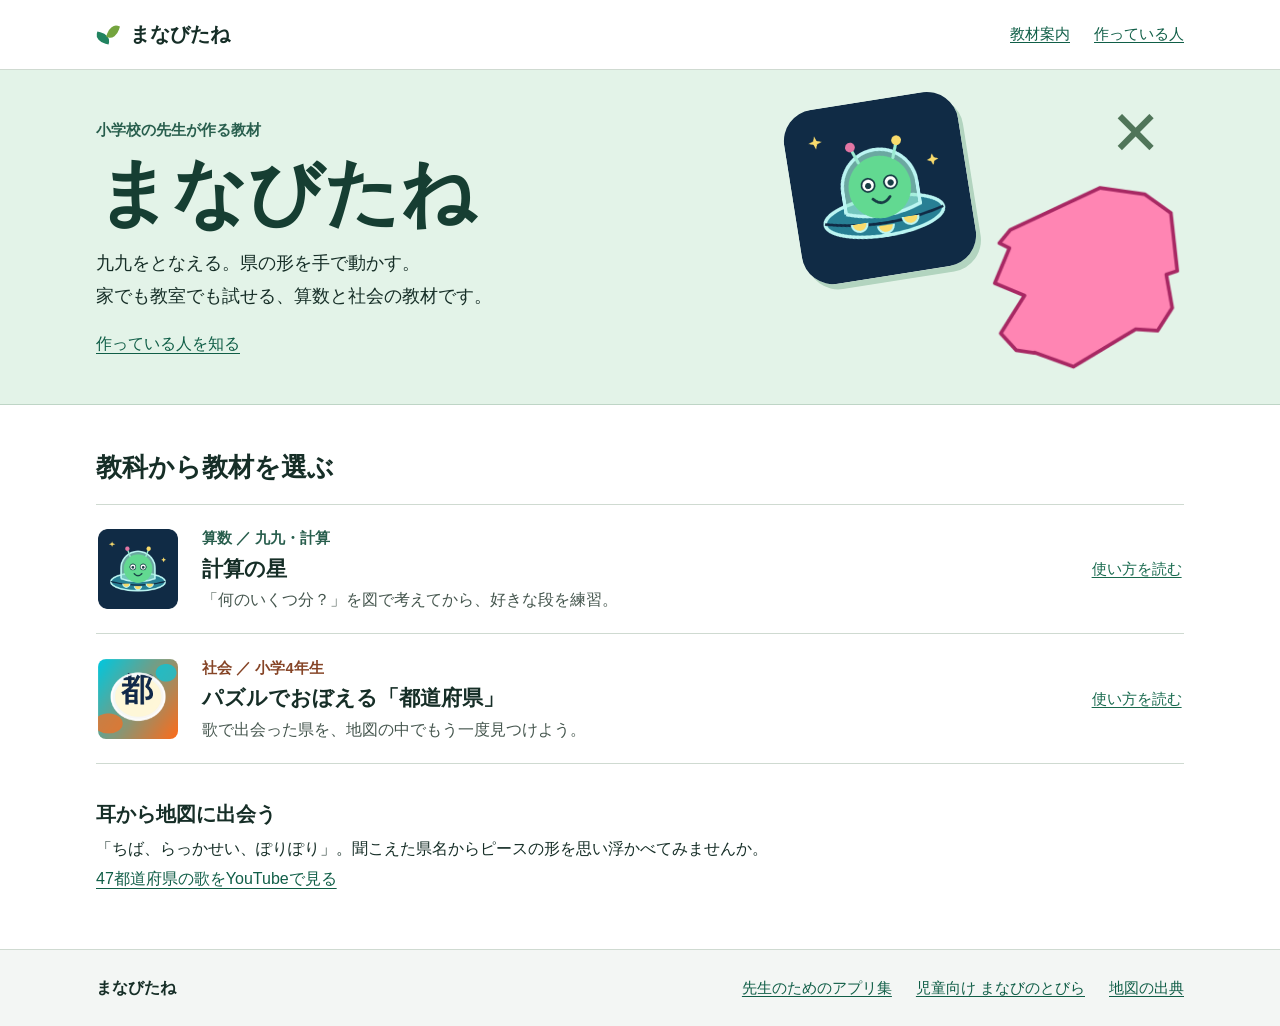
==== guide/index.html @ 366db538 "Publish Manabitane teaching guides and creator profile" ====
<!doctype html>
<html lang="ja"><head><meta charset="utf-8"><meta name="viewport" content="width=device-width, initial-scale=1">
<title>まなびたね｜小学校の先生が作る算数・社会の教材案内</title><meta name="description" content="まなびたねの教材案内。小学生の九九・計算練習に使える「計算の星」と、小4社会の都道府県パズル・歌を、家庭や授業での始め方とともに紹介します。"><link rel="canonical" href="https://manabitane.jp/guide/">
<meta property="og:type" content="website"><meta property="og:site_name" content="まなびたね"><meta property="og:locale" content="ja_JP"><meta property="og:title" content="まなびたね｜小学校の先生が作る算数・社会の教材案内"><meta property="og:description" content="まなびたねの教材案内。小学生の九九・計算練習に使える「計算の星」と、小4社会の都道府県パズル・歌を、家庭や授業での始め方とともに紹介します。"><meta property="og:url" content="https://manabitane.jp/guide/"><meta property="og:image" content="https://manabitane.jp/guide/assets/cover-maker.jpg"><link rel="stylesheet" href="guide.css"><script type="application/ld+json">{"@context":"https://schema.org","@type":"CollectionPage","name":"まなびたね｜小学校の先生が作る算数・社会の教材案内","description":"まなびたねの教材案内。小学生の九九・計算練習に使える「計算の星」と、小4社会の都道府県パズル・歌を、家庭や授業での始め方とともに紹介します。","url":"https://manabitane.jp/guide/","inLanguage":"ja","author":{"@type":"Person","name":"まなびたね","url":"https://manabitane.jp/guide/about.html"}}</script></head>
<body><a class="skip" href="#main">本文へ</a><header class="top"><div class="wrap bar"><a class="brand" href="index.html"><i aria-hidden="true"></i>まなびたね</a><nav aria-label="主なページ"><a href="index.html#materials">教材案内</a><a href="about.html">作っている人</a></nav></div></header>
<main id="main"><section class="mast"><div class="wrap mast-inner"><div class="hero-art" aria-hidden="true"><span class="times">×</span><img class="piece" src="assets/tochigi.png" alt=""><img class="starship" src="assets/math.png" alt=""></div><div class="mast-copy"><span class="kicker">小学校の先生が作る教材</span><h1>まなびたね</h1><p>九九をとなえる。県の形を手で動かす。<br>家でも教室でも試せる、算数と社会の教材です。</p><a href="about.html">作っている人を知る</a></div></div></section><section class="library wrap" id="materials"><h2>教科から教材を選ぶ</h2><a class="product calc" href="keisan.html"><img src="assets/math.png" alt="" width="84" height="84"><div><small>算数 ／ 九九・計算</small><h3>計算の星</h3><p>「何のいくつ分？」を図で考えてから、好きな段を練習。</p></div><span class="more">使い方を読む</span></a><a class="product geo" href="todofuken.html"><img src="assets/puzzle.png" alt="" width="84" height="84"><div><small>社会 ／ 小学4年生</small><h3>パズルでおぼえる「都道府県」</h3><p>歌で出会った県を、地図の中でもう一度見つけよう。</p></div><span class="more">使い方を読む</span></a></section><aside class="extra wrap"><h2>耳から地図に出会う</h2><p>「ちば、らっかせい、ぽりぽり」。聞こえた県名からピースの形を思い浮かべてみませんか。</p><a href="https://youtu.be/ntFNBucnrfw">47都道府県の歌をYouTubeで見る</a></aside></main>
<footer><div class="wrap foot"><strong>まなびたね</strong><a href="https://manabitane.jp/apli_portal/">先生のためのアプリ集</a><a href="https://manabitane.jp/manabinotobira/">児童向け まなびのとびら</a><a href="assets/map-notice.txt">地図の出典</a></div></footer></body></html>
---- guide/guide.css ----
*{box-sizing:border-box}
:root{--ink:#162e27;--green:#17694d;--rule:#cfdad1;font-family:"Yu Gothic Medium","Hiragino Kaku Gothic ProN",Meiryo,sans-serif;color:var(--ink);background:#fff}
body{margin:0;font-size:1rem;line-height:1.85;overflow-wrap:anywhere}
.wrap{width:min(100% - 3rem,68rem);margin-inline:auto}
a{color:#105e47;text-underline-offset:.22em;text-decoration-thickness:1px}
a:hover{text-decoration-thickness:2px}
:focus-visible{outline:3px solid #a84b1e;outline-offset:4px}
.skip:not(:focus){position:absolute;clip-path:inset(100%);width:1px;height:1px;overflow:hidden}
.top{border-bottom:1px solid var(--rule)}
.bar,.foot,nav,.related{display:flex;align-items:center;gap:1.5rem;flex-wrap:wrap}
.bar{justify-content:space-between;min-height:4.3rem}
.brand{display:inline-flex;align-items:center;gap:.6rem;font-size:1.22rem;font-weight:800;text-decoration:none;color:var(--ink)}
.brand i{width:1.5rem;height:1.2rem;display:inline-block;position:relative}
.brand i::before,.brand i::after{content:"";position:absolute;width:.85rem;height:.6rem;background:#218360;border-radius:0 80% 0 80%;transform:rotate(14deg);top:.5rem}
.brand i::after{right:0;top:.15rem;transform:rotate(-72deg);background:#74a43e}
nav a,.foot a,.crumb a{font-size:.92rem}
.mast{position:relative;background:#e3f3e8;border-bottom:1px solid #bed5c6;overflow:hidden}
.mast-inner{position:relative;min-height:19rem;display:flex;align-items:center}
.mast-copy{position:relative;z-index:1;max-width:61%;padding:2.8rem 0}
.kicker,small{font-size:.91rem;font-weight:700;color:#285e4d}
h1,h2,h3,p{margin:0}
.mast h1{margin:.35rem 0 .75rem;font-size:4.6rem;line-height:1.16;color:#163e32}
.mast p{font-size:1.12rem;margin-bottom:1rem}
.hero-art{position:absolute;right:0;top:0;height:100%;width:36%;isolation:isolate;pointer-events:none}
.hero-art img{display:block;position:absolute;object-fit:contain}
.piece{width:50%;right:0;bottom:9%;transform:rotate(0deg)}
.starship{width:45%;top:9%;left:0;border-radius:18%;transform:rotate(-9deg);box-shadow:4px 6px 0 #b2d4bf}
.times{position:absolute;right:6%;top:2%;font:700 5.4rem/1.3 Georgia,serif;color:#507559}
.library{padding-block:2.7rem 1.2rem}
h2{font-size:1.65rem;line-height:1.5;margin-bottom:1rem}
.product{display:grid;align-items:center;grid-template-columns:5rem minmax(0,1fr) auto;gap:1.5rem;padding:1.15rem .15rem;text-decoration:none;color:var(--ink);border-top:1px solid var(--rule)}
.product:last-child{border-bottom:1px solid var(--rule)}
.product img{width:5rem;height:5rem;object-fit:contain;border-radius:8px}
.product h3{font-size:1.32rem;line-height:1.55}
.product p{color:#45564e}
.geo small{color:#864527}
.more{font-size:.94rem;text-decoration:underline;text-underline-offset:.22em;color:var(--green)}
.product:hover h3,.product:focus-visible h3{text-decoration:underline;text-underline-offset:.16em}
.extra{padding:1rem 0 3.5rem}.extra h2{font-size:1.25rem;margin-bottom:.3rem}
.crumb{margin-top:1.25rem}
.reading{max-width:46rem;width:calc(100% - 3rem);margin:1.7rem auto 3.5rem}
.reading header{border-bottom:2px solid var(--ink);padding-bottom:1.6rem}
.reading h1{font-size:2.8rem;line-height:1.33;line-break:strict;margin:.4rem 0 .8rem}
.subname{font-size:1.1rem;display:block;color:var(--green);margin-top:.4rem}
.reading .lede{font-size:1.16rem}.reading p+p{margin-top:.75rem}
.reading h2{margin:2rem 0 .55rem;font-size:1.4rem}
.action{display:inline-block;padding:.55rem 1.2rem;background:var(--green);color:white;text-decoration:none;border-radius:5px;margin-top:1rem;font-weight:bold}
.action:hover{background:#114f39}
.related{margin-top:2.25rem;padding-top:1rem;border-top:1px solid var(--rule)}
.example{margin:1rem 0;padding:1.2rem;background:#eef6f1;border-left:4px solid var(--green)}
.groups{display:flex;flex-wrap:wrap;gap:.6rem;margin-bottom:.7rem}
.groups span{font:bold 1rem/1.6 system-ui;display:block;border:1px solid #849e8f;border-radius:50%;padding:.3rem .5rem;color:#187652;background:#fff}
figcaption{font-size:1rem}
footer{background:#f3f6f4;border-top:1px solid var(--rule);padding:1.45rem 0}
.foot strong{margin-right:auto}
@media(max-width:640px){.wrap{width:calc(100% - 2rem)}.bar{min-height:3.7rem;gap:.35rem}.brand{font-size:1.05rem;gap:.28rem}nav{gap:.7rem}nav a{font-size:.88rem}.mast-inner{min-height:17rem}.mast-copy{max-width:100%;padding:1.6rem 0}.mast h1{font-size:3rem;margin-top:.45rem}.mast p{font-size:1rem;max-width:23rem}.hero-art{width:4.7rem;right:0;height:4.5rem;top:.6rem}.times{display:none}.starship{width:50%}.piece{width:47%;bottom:5%}.library{padding-top:1.8rem}.product{grid-template-columns:3.8rem 1fr;gap:.7rem}.product img{width:3.6rem;height:3.6rem}.product h3{font-size:1.15rem}.product p{font-size:.96rem}.more{display:none}.reading{width:calc(100% - 2rem)}.reading h1{font-size:2.05rem}.related,.foot{gap:.55rem 1rem}.foot strong{flex-basis:100%}.extra{padding-bottom:2rem}}
@media(max-width:360px){.hero-art{width:3.5rem;height:3.4rem}.mast h1{font-size:2.65rem}.foot{align-items:start}}
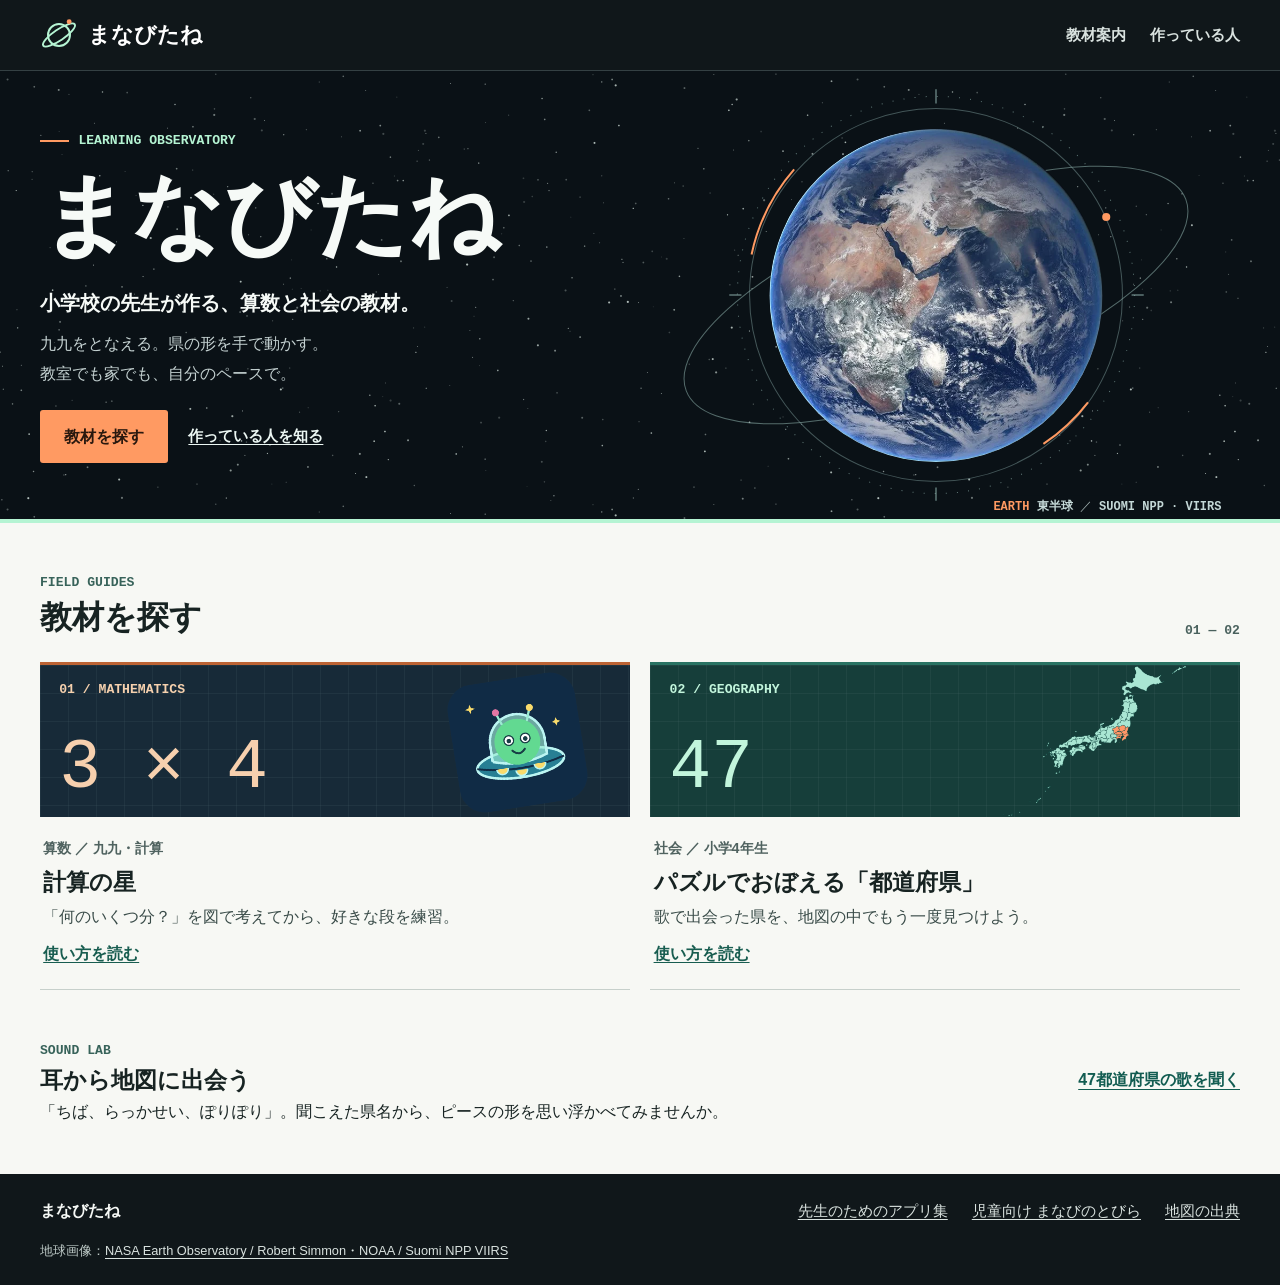
==== commit 3dabf2b1: "Give the teaching guides an Earth observatory design" ====
--- a/guide/index.html
+++ b/guide/index.html
@@ -1,7 +1,7 @@
 <!doctype html>
 <html lang="ja"><head><meta charset="utf-8"><meta name="viewport" content="width=device-width, initial-scale=1">
 <title>まなびたね｜小学校の先生が作る算数・社会の教材案内</title><meta name="description" content="まなびたねの教材案内。小学生の九九・計算練習に使える「計算の星」と、小4社会の都道府県パズル・歌を、家庭や授業での始め方とともに紹介します。"><link rel="canonical" href="https://manabitane.jp/guide/">
-<meta property="og:type" content="website"><meta property="og:site_name" content="まなびたね"><meta property="og:locale" content="ja_JP"><meta property="og:title" content="まなびたね｜小学校の先生が作る算数・社会の教材案内"><meta property="og:description" content="まなびたねの教材案内。小学生の九九・計算練習に使える「計算の星」と、小4社会の都道府県パズル・歌を、家庭や授業での始め方とともに紹介します。"><meta property="og:url" content="https://manabitane.jp/guide/"><meta property="og:image" content="https://manabitane.jp/guide/assets/cover-maker.jpg"><link rel="stylesheet" href="guide.css"><script type="application/ld+json">{"@context":"https://schema.org","@type":"CollectionPage","name":"まなびたね｜小学校の先生が作る算数・社会の教材案内","description":"まなびたねの教材案内。小学生の九九・計算練習に使える「計算の星」と、小4社会の都道府県パズル・歌を、家庭や授業での始め方とともに紹介します。","url":"https://manabitane.jp/guide/","inLanguage":"ja","author":{"@type":"Person","name":"まなびたね","url":"https://manabitane.jp/guide/about.html"}}</script></head>
-<body><a class="skip" href="#main">本文へ</a><header class="top"><div class="wrap bar"><a class="brand" href="index.html"><i aria-hidden="true"></i>まなびたね</a><nav aria-label="主なページ"><a href="index.html#materials">教材案内</a><a href="about.html">作っている人</a></nav></div></header>
-<main id="main"><section class="mast"><div class="wrap mast-inner"><div class="hero-art" aria-hidden="true"><span class="times">×</span><img class="piece" src="assets/tochigi.png" alt=""><img class="starship" src="assets/math.png" alt=""></div><div class="mast-copy"><span class="kicker">小学校の先生が作る教材</span><h1>まなびたね</h1><p>九九をとなえる。県の形を手で動かす。<br>家でも教室でも試せる、算数と社会の教材です。</p><a href="about.html">作っている人を知る</a></div></div></section><section class="library wrap" id="materials"><h2>教科から教材を選ぶ</h2><a class="product calc" href="keisan.html"><img src="assets/math.png" alt="" width="84" height="84"><div><small>算数 ／ 九九・計算</small><h3>計算の星</h3><p>「何のいくつ分？」を図で考えてから、好きな段を練習。</p></div><span class="more">使い方を読む</span></a><a class="product geo" href="todofuken.html"><img src="assets/puzzle.png" alt="" width="84" height="84"><div><small>社会 ／ 小学4年生</small><h3>パズルでおぼえる「都道府県」</h3><p>歌で出会った県を、地図の中でもう一度見つけよう。</p></div><span class="more">使い方を読む</span></a></section><aside class="extra wrap"><h2>耳から地図に出会う</h2><p>「ちば、らっかせい、ぽりぽり」。聞こえた県名からピースの形を思い浮かべてみませんか。</p><a href="https://youtu.be/ntFNBucnrfw">47都道府県の歌をYouTubeで見る</a></aside></main>
-<footer><div class="wrap foot"><strong>まなびたね</strong><a href="https://manabitane.jp/apli_portal/">先生のためのアプリ集</a><a href="https://manabitane.jp/manabinotobira/">児童向け まなびのとびら</a><a href="assets/map-notice.txt">地図の出典</a></div></footer></body></html>
+<meta property="og:type" content="website"><meta property="og:site_name" content="まなびたね"><meta property="og:locale" content="ja_JP"><meta property="og:title" content="まなびたね｜小学校の先生が作る算数・社会の教材案内"><meta property="og:description" content="まなびたねの教材案内。小学生の九九・計算練習に使える「計算の星」と、小4社会の都道府県パズル・歌を、家庭や授業での始め方とともに紹介します。"><meta property="og:url" content="https://manabitane.jp/guide/"><meta property="og:image" content="https://manabitane.jp/guide/assets/cover-maker.jpg"><meta name="theme-color" content="#10171a"><link rel="stylesheet" href="orbital.css"><script type="application/ld+json">{"@context":"https://schema.org","@type":"CollectionPage","name":"まなびたね｜小学校の先生が作る算数・社会の教材案内","description":"まなびたねの教材案内。小学生の九九・計算練習に使える「計算の星」と、小4社会の都道府県パズル・歌を、家庭や授業での始め方とともに紹介します。","url":"https://manabitane.jp/guide/","inLanguage":"ja","author":{"@type":"Person","name":"まなびたね","url":"https://manabitane.jp/guide/about.html"}}</script></head>
+<body class="view-index"><a class="skip" href="#main">本文へ</a><header class="top"><div class="wrap bar"><a class="brand" href="index.html"><svg aria-hidden="true" width="38" height="38" viewBox="0 0 40 40" fill="none"><circle cx="20" cy="20" r="11.6" stroke="currentColor" stroke-width="2"/><ellipse cx="20" cy="20" rx="20" ry="5.7" transform="rotate(-34 20 20)" stroke="currentColor" stroke-width="2"/><circle cx="30.7" cy="6.1" r="2.6" fill="#ff9a62"/></svg>まなびたね</a><nav aria-label="主なページ"><a href="index.html#materials">教材案内</a><a href="about.html">作っている人</a></nav></div></header>
+<main id="main"><section class="mast"><div class="wrap mast-inner"><div class="mast-copy"><span class="eyebrow"><i></i> LEARNING OBSERVATORY</span><h1>まなびたね</h1><p class="tagline">小学校の先生が作る、算数と社会の教材。</p><p class="lead">九九をとなえる。県の形を手で動かす。<br>教室でも家でも、自分のペースで。</p><div class="hero-links"><a class="action" href="#materials">教材を探す</a><a href="about.html">作っている人を知る</a></div></div><figure class="instrument"><div class="glass"><svg class="dial" viewBox="0 0 600 480" aria-hidden="true" fill="none"><g stroke="#8aaca8"><circle cx="300" cy="240" r="184" opacity=".45"/><circle cx="300" cy="240" r="196" stroke-dasharray="1 10" opacity=".65"/><path d="M300 37v14m0 379v13M96 240h12m385 0h12"/><ellipse cx="300" cy="240" rx="264" ry="91" transform="rotate(-21 300 240)" opacity=".58"/></g><g stroke="#ff9a62" stroke-width="2"><path d="M118 200a186 186 0 0 1 42-84M450 346a186 186 0 0 1-44 41"/></g><circle cx="468" cy="163" r="4" fill="#ff9a62"/></svg><img class="planet" src="assets/earth-viirs.webp" width="680" height="680" alt="人工衛星スオミNPPが観測した地球の東半球" fetchpriority="high"></div><figcaption><span>EARTH</span> 東半球 <b>／</b> SUOMI NPP · VIIRS</figcaption></figure></div></section><section class="library wrap" id="materials"><div class="section-head"><div><span class="eyebrow">FIELD GUIDES</span><h2>教材を探す</h2></div><span class="index-mark" aria-hidden="true">01 — 02</span></div><div class="products"><a class="product calc" href="keisan.html"><div class="plate" aria-hidden="true"><span class="plate-code">01 / MATHEMATICS</span><img src="assets/math.png" width="112" height="112" alt=""><span class="formula">3 × 4</span></div><div class="card-copy"><small>算数 ／ 九九・計算</small><h3>計算の星</h3><p>「何のいくつ分？」を図で考えてから、好きな段を練習。</p><span class="more">使い方を読む</span></div></a><a class="product geo" href="todofuken.html"><div class="plate" aria-hidden="true"><span class="plate-code">02 / GEOGRAPHY</span><img src="assets/japan-atlas.webp" width="680" height="560" alt=""><span class="formula">47</span></div><div class="card-copy"><small>社会 ／ 小学4年生</small><h3>パズルでおぼえる「都道府県」</h3><p>歌で出会った県を、地図の中でもう一度見つけよう。</p><span class="more">使い方を読む</span></div></a></div></section><aside class="extra wrap"><div><span class="eyebrow">SOUND LAB</span><h2>耳から地図に出会う</h2><p>「ちば、らっかせい、ぽりぽり」。聞こえた県名から、ピースの形を思い浮かべてみませんか。</p></div><a href="https://youtu.be/ntFNBucnrfw">47都道府県の歌を聞く</a></aside></main>
+<footer><div class="wrap foot"><strong>まなびたね</strong><a href="https://manabitane.jp/apli_portal/">先生のためのアプリ集</a><a href="https://manabitane.jp/manabinotobira/">児童向け まなびのとびら</a><a href="assets/map-notice.txt">地図の出典</a></div><div class="wrap credits">地球画像：<a href="https://science.nasa.gov/resource/blue-marble-eastern-hemisphere/">NASA Earth Observatory / Robert Simmon・NOAA / Suomi NPP VIIRS</a></div></footer></body></html>
--- a/guide/orbital.css
+++ b/guide/orbital.css
@@ -0,0 +1,111 @@
+*{box-sizing:border-box}
+:root{--space:#10171a;--night:#0a1116;--snow:#f7f8f4;--ink:#172322;--mint:#b5f4d3;--orange:#ff9a62;--line:#c7d0cb;--mono:ui-monospace,Consolas,monospace;font-family:"Yu Gothic Medium","Hiragino Kaku Gothic ProN",Meiryo,sans-serif;color:var(--ink);background:var(--snow)}
+body{margin:0;line-height:1.85;overflow-wrap:anywhere}
+h1,h2,h3,p,figure{margin:0}
+a{color:#125c51;text-underline-offset:.22em}
+a:focus-visible{outline:3px solid #e26724;outline-offset:4px}
+.skip{position:absolute;z-index:5;background:white;padding:.6em}
+.skip:not(:focus){clip-path:inset(100%);width:1px;height:1px;overflow:hidden}
+.wrap{width:min(calc(100% - 5rem),75rem);margin-inline:auto}
+.top,footer{background:var(--space);color:#f5f8f5}
+.top{border-bottom:1px solid #344043}
+.bar,.foot,.related,.hero-links,.section-head,.extra,nav{display:flex;align-items:center;gap:1.5rem}
+.bar{justify-content:space-between;min-height:4.4rem}
+.brand{display:inline-flex;align-items:center;gap:.65rem;color:#fff;text-decoration:none;font-weight:800;font-size:1.35rem}
+.brand svg{color:var(--mint)}
+nav a,.foot a,.credits a{color:#d9e2df}
+nav a{display:inline-block;text-decoration:none;padding:.55rem 0;font-weight:700;font-size:.95rem}
+nav a:hover,nav a[aria-current]{color:var(--mint);text-decoration:underline}
+.mast{background:var(--night) url("assets/star-field.png") repeat;position:relative;color:#f6faf7;overflow:hidden;border-bottom:4px solid var(--mint)}
+.mast-inner{position:relative;display:flex;align-items:center;min-height:28rem}
+.mast-copy{z-index:1;position:relative;max-width:52%;padding:2.4rem 0 2.8rem}
+.eyebrow,.index-mark,.plate-code,.instrument figcaption{font:700 .82rem/1.4 var(--mono);letter-spacing:0}
+.eyebrow{display:inline-flex;align-items:center;gap:.6rem;color:#38635a}
+.mast .eyebrow{color:var(--mint)}
+.eyebrow i{display:inline-block;width:1.8rem;height:2px;background:var(--orange)}
+.mast h1{font-weight:900;font-size:5.6rem;line-height:1.24;margin:.55rem 0 .85rem}
+.tagline{font-size:1.22rem;font-weight:bold}
+.lead{margin:.45rem 0 1.35rem;color:#c4d1d1;font-size:1.02rem}
+.hero-links{gap:1.25rem;flex-wrap:wrap}
+.hero-links a:not(.action){color:#ecf7f3;font-weight:700;font-size:.96rem}
+.action{display:inline-block;border:1px solid transparent;border-radius:3px;background:var(--orange);color:#29180e;text-decoration:none;font-weight:800;padding:.65rem 1.45rem}
+.action:hover{background:#ffc49b}.action:active{transform:translateY(1px)}
+.instrument{position:absolute;right:0;top:50%;transform:translateY(-50%);width:min(51%,38rem);margin:0;pointer-events:none}
+.glass{position:relative;aspect-ratio:600/480}
+.dial{width:100%;height:100%;display:block}
+.planet{position:absolute;width:60%;height:auto;left:20%;top:50%;transform:translateY(-50%);clip-path:circle(45.65%);display:block}
+.instrument figcaption{position:absolute;bottom:4%;right:2%;background:var(--night);padding:.2rem .4rem;color:#c4d8d7;font-size:.75rem}
+.instrument figcaption span{color:var(--orange)}.instrument figcaption b{font-weight:400;color:#a9bab9}
+.library{padding-block:2.65rem 1rem}
+.section-head{justify-content:space-between;align-items:flex-end;margin-bottom:1.35rem}
+.section-head h2,.extra h2{font-size:2rem;line-height:1.4}
+.index-mark{color:#49615d}
+.products{display:grid;grid-template-columns:repeat(2,minmax(0,1fr));gap:1.3rem}
+.product{display:block;text-decoration:none;color:inherit;border-top:3px solid var(--accent);border-bottom:1px solid var(--line)}
+.calc{--accent:#bc6334}.geo{--accent:#297363}
+.plate{position:relative;background-color:#172a38;overflow:hidden;isolation:isolate;height:9.5rem}
+.plate::before{position:absolute;content:"";inset:0;opacity:.4;background-image:linear-gradient(#90a7ac33 1px,transparent 1px),linear-gradient(90deg,#90a7ac33 1px,transparent 1px);background-size:28px 28px}
+.plate-code{position:absolute;top:1rem;left:1.2rem;color:#f6d1ae;z-index:1}
+.plate img{position:absolute;height:85%;width:auto;right:8%;top:9%;object-fit:contain}
+.calc .plate img{border-radius:20%;transform:rotate(-9deg)}
+.formula{position:absolute;left:1.2rem;bottom:.22rem;color:#f7d0ae;font:500 4.35rem/1.25 var(--mono)}
+.geo .plate{background-color:#163e3a}.geo .formula,.geo .plate-code{color:#c2f5dc}
+.geo .plate img{height:100%;right:9%;top:0}
+.card-copy{padding:1rem .2rem 1.25rem}
+.card-copy small{font-weight:700;font-size:.9rem;color:#506360}
+.card-copy h3{font-size:1.45rem;line-height:1.5;margin:.16rem 0}
+.card-copy p{color:#394b48}
+.more{display:inline-block;font-weight:700;text-decoration:underline;text-underline-offset:.2em;margin-top:.45rem;color:#185d50}
+.product:hover .more{color:#913f1e}.product:hover .plate{outline:2px solid var(--accent);outline-offset:-2px}
+.extra{justify-content:space-between;gap:2.3rem;padding-top:1.8rem;padding-bottom:3rem}
+.extra h2{font-size:1.45rem}.extra>a{flex-shrink:0;font-weight:700}
+.crumb{padding:.8rem 0;font-size:.91rem}.crumb a{color:#3c5b56}
+.reading{padding-bottom:3.5rem;--article-art:url("assets/earth-viirs.webp");--art-size:15rem}
+.view-keisan .reading{--article-art:url("assets/math.png");--art-size:11rem}
+.view-todofuken .reading{--article-art:url("assets/japan-atlas.webp");--art-size:15rem}
+.reading header{position:relative;isolation:isolate;overflow:hidden;background:var(--night) url("assets/star-field.png");color:var(--snow);padding:2.4rem max(2.5rem,calc((100% - 75rem)/2)) 2.6rem;border-bottom:4px solid var(--mint)}
+.reading header::after{content:"";position:absolute;z-index:-1;right:max(5%,calc((100% - 68rem)/2));top:50%;width:var(--art-size);aspect-ratio:1;transform:translateY(-50%);background:var(--article-art) center/contain no-repeat}
+.view-about .reading header::after{clip-path:circle(45.65%)}
+.view-keisan .reading header::after{border-radius:20%;transform:translateY(-50%) rotate(-9deg)}
+.reading header small{display:block;color:var(--mint);font-size:.96rem;font-weight:bold}
+.reading header small::before{content:"";display:inline-block;width:1.8rem;height:2px;margin-right:.7rem;vertical-align:middle;background:var(--orange)}
+.reading header h1{max-width:78%;font-size:2.9rem;line-height:1.38;margin:.45rem 0}
+.reading .subname{display:block;font-size:1rem;line-height:1.6;color:var(--mint)}
+.reading .lede{max-width:min(66%,46rem);color:#dfe9e5;font-size:1.1rem}
+.reading .action{margin-top:1rem}
+.reading>h2,.reading>p,.reading>.example,.reading>.related{width:min(calc(100% - 5rem),49rem);margin-inline:auto}
+.reading h2{font-size:1.5rem;line-height:1.55;margin-top:2rem;margin-bottom:.65rem;border-left:4px solid #cb662d;padding-left:.75rem}
+.reading p+p{margin-top:.9rem}
+.reading .example{margin-block:1rem 0;padding:1.2rem 1.3rem;background:#e6efe9;border:1px solid #c4d7cb}
+.groups{display:flex;gap:.6rem;flex-wrap:wrap;margin:0 0 .7rem}
+.groups span{padding:.1rem .6rem;color:#1e6351;border:1px solid #719889;border-radius:50%}
+.related{margin-top:2.1rem;border-top:1px solid var(--line);padding-top:1rem;flex-wrap:wrap}
+footer{padding:1.4rem 0}
+.foot{flex-wrap:wrap;gap:.75rem 1.5rem}.foot strong{margin-right:auto}
+.foot a{font-size:.95rem}.credits{font-size:.8rem;color:#becac7;margin-top:.8rem}
+@media(min-width:1500px){.mast-inner{min-height:30rem}}
+@media(max-width:900px){
+ .mast h1{font-size:4rem}.mast-inner{min-height:25rem}.mast-copy{max-width:57%}.instrument{right:-1rem;width:47%}
+ .tagline{font-size:1.05rem}.extra{align-items:flex-start}
+ .reading header h1{font-size:2.35rem;max-width:72%}.reading header::after{width:10rem}
+}
+@media(max-width:680px){
+ .wrap{width:calc(100% - 2.2rem)}.bar{min-height:3.6rem;gap:.35rem}
+ .brand{font-size:1.1rem;gap:.36rem}.brand svg{width:30px;height:30px}
+ nav{gap:.8rem}nav a{font-size:.88rem}
+ .mast-inner{display:grid;min-height:0}.mast-copy{max-width:none;padding:1.8rem 0 0}
+ .mast h1{font-size:3.45rem;margin:.35rem 0 .65rem}.tagline{font-size:1.03rem}
+ .lead{margin:.4rem 0 1rem;font-size:1rem}.hero-links{gap:1rem}.action{padding:.52rem 1.1rem}
+ .instrument{position:relative;top:auto;right:auto;width:min(100%,20rem);justify-self:center;transform:none;margin:-.15rem 0 .55rem}
+ .glass{aspect-ratio:600/400}.dial{overflow:visible}.planet{width:50%}
+ .instrument figcaption{right:-.3rem;bottom:.2rem;font-size:.71rem}
+ .library{padding-top:1.6rem}.section-head{margin-bottom:1rem}.section-head h2{font-size:1.7rem}
+ .products{grid-template-columns:1fr}.plate{height:8.1rem}.card-copy h3{font-size:1.3rem}
+ .extra{flex-direction:column;gap:.6rem;padding-block:1.1rem 2.2rem}
+ .reading header{padding:1.7rem 1.1rem 1.9rem}.reading header::after{display:none}
+ .reading header h1{font-size:2.05rem;max-width:100%}.reading .lede{max-width:100%;font-size:1rem}
+ .reading>h2,.reading>p,.reading>.example,.reading>.related{width:calc(100% - 2.2rem)}
+ .reading h2{font-size:1.28rem;margin-top:1.6rem}.related{gap:.5rem 1.1rem}
+ .foot{gap:.5rem 1rem}.foot strong{flex-basis:100%}
+}
+@media(max-width:370px){.mast h1{font-size:3rem}.brand svg{width:25px}.brand{font-size:1rem}nav{gap:.55rem}.lead br{display:none}.instrument{width:15rem}}
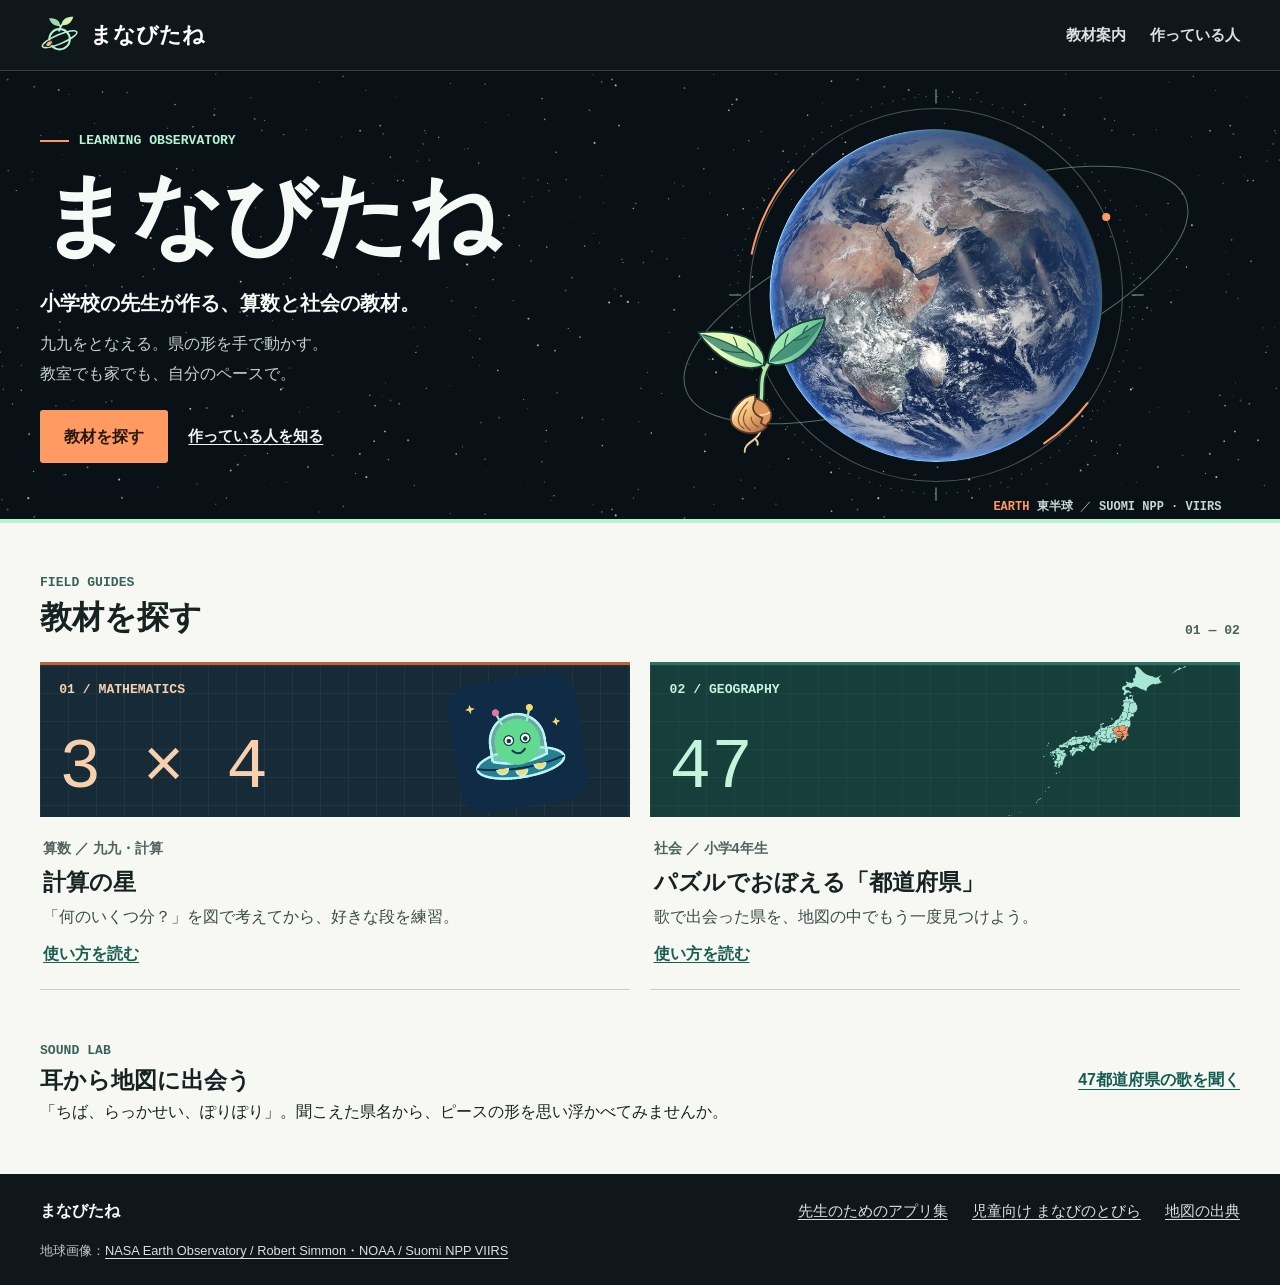
==== commit 2f409d8f: "Pair the Earth observatory with a sprouting seed" ====
--- a/guide/index.html
+++ b/guide/index.html
@@ -1,7 +1,7 @@
 <!doctype html>
 <html lang="ja"><head><meta charset="utf-8"><meta name="viewport" content="width=device-width, initial-scale=1">
 <title>まなびたね｜小学校の先生が作る算数・社会の教材案内</title><meta name="description" content="まなびたねの教材案内。小学生の九九・計算練習に使える「計算の星」と、小4社会の都道府県パズル・歌を、家庭や授業での始め方とともに紹介します。"><link rel="canonical" href="https://manabitane.jp/guide/">
-<meta property="og:type" content="website"><meta property="og:site_name" content="まなびたね"><meta property="og:locale" content="ja_JP"><meta property="og:title" content="まなびたね｜小学校の先生が作る算数・社会の教材案内"><meta property="og:description" content="まなびたねの教材案内。小学生の九九・計算練習に使える「計算の星」と、小4社会の都道府県パズル・歌を、家庭や授業での始め方とともに紹介します。"><meta property="og:url" content="https://manabitane.jp/guide/"><meta property="og:image" content="https://manabitane.jp/guide/assets/cover-maker.jpg"><meta name="theme-color" content="#10171a"><link rel="stylesheet" href="orbital.css"><script type="application/ld+json">{"@context":"https://schema.org","@type":"CollectionPage","name":"まなびたね｜小学校の先生が作る算数・社会の教材案内","description":"まなびたねの教材案内。小学生の九九・計算練習に使える「計算の星」と、小4社会の都道府県パズル・歌を、家庭や授業での始め方とともに紹介します。","url":"https://manabitane.jp/guide/","inLanguage":"ja","author":{"@type":"Person","name":"まなびたね","url":"https://manabitane.jp/guide/about.html"}}</script></head>
-<body class="view-index"><a class="skip" href="#main">本文へ</a><header class="top"><div class="wrap bar"><a class="brand" href="index.html"><svg aria-hidden="true" width="38" height="38" viewBox="0 0 40 40" fill="none"><circle cx="20" cy="20" r="11.6" stroke="currentColor" stroke-width="2"/><ellipse cx="20" cy="20" rx="20" ry="5.7" transform="rotate(-34 20 20)" stroke="currentColor" stroke-width="2"/><circle cx="30.7" cy="6.1" r="2.6" fill="#ff9a62"/></svg>まなびたね</a><nav aria-label="主なページ"><a href="index.html#materials">教材案内</a><a href="about.html">作っている人</a></nav></div></header>
-<main id="main"><section class="mast"><div class="wrap mast-inner"><div class="mast-copy"><span class="eyebrow"><i></i> LEARNING OBSERVATORY</span><h1>まなびたね</h1><p class="tagline">小学校の先生が作る、算数と社会の教材。</p><p class="lead">九九をとなえる。県の形を手で動かす。<br>教室でも家でも、自分のペースで。</p><div class="hero-links"><a class="action" href="#materials">教材を探す</a><a href="about.html">作っている人を知る</a></div></div><figure class="instrument"><div class="glass"><svg class="dial" viewBox="0 0 600 480" aria-hidden="true" fill="none"><g stroke="#8aaca8"><circle cx="300" cy="240" r="184" opacity=".45"/><circle cx="300" cy="240" r="196" stroke-dasharray="1 10" opacity=".65"/><path d="M300 37v14m0 379v13M96 240h12m385 0h12"/><ellipse cx="300" cy="240" rx="264" ry="91" transform="rotate(-21 300 240)" opacity=".58"/></g><g stroke="#ff9a62" stroke-width="2"><path d="M118 200a186 186 0 0 1 42-84M450 346a186 186 0 0 1-44 41"/></g><circle cx="468" cy="163" r="4" fill="#ff9a62"/></svg><img class="planet" src="assets/earth-viirs.webp" width="680" height="680" alt="人工衛星スオミNPPが観測した地球の東半球" fetchpriority="high"></div><figcaption><span>EARTH</span> 東半球 <b>／</b> SUOMI NPP · VIIRS</figcaption></figure></div></section><section class="library wrap" id="materials"><div class="section-head"><div><span class="eyebrow">FIELD GUIDES</span><h2>教材を探す</h2></div><span class="index-mark" aria-hidden="true">01 — 02</span></div><div class="products"><a class="product calc" href="keisan.html"><div class="plate" aria-hidden="true"><span class="plate-code">01 / MATHEMATICS</span><img src="assets/math.png" width="112" height="112" alt=""><span class="formula">3 × 4</span></div><div class="card-copy"><small>算数 ／ 九九・計算</small><h3>計算の星</h3><p>「何のいくつ分？」を図で考えてから、好きな段を練習。</p><span class="more">使い方を読む</span></div></a><a class="product geo" href="todofuken.html"><div class="plate" aria-hidden="true"><span class="plate-code">02 / GEOGRAPHY</span><img src="assets/japan-atlas.webp" width="680" height="560" alt=""><span class="formula">47</span></div><div class="card-copy"><small>社会 ／ 小学4年生</small><h3>パズルでおぼえる「都道府県」</h3><p>歌で出会った県を、地図の中でもう一度見つけよう。</p><span class="more">使い方を読む</span></div></a></div></section><aside class="extra wrap"><div><span class="eyebrow">SOUND LAB</span><h2>耳から地図に出会う</h2><p>「ちば、らっかせい、ぽりぽり」。聞こえた県名から、ピースの形を思い浮かべてみませんか。</p></div><a href="https://youtu.be/ntFNBucnrfw">47都道府県の歌を聞く</a></aside></main>
+<meta property="og:type" content="website"><meta property="og:site_name" content="まなびたね"><meta property="og:locale" content="ja_JP"><meta property="og:title" content="まなびたね｜小学校の先生が作る算数・社会の教材案内"><meta property="og:description" content="まなびたねの教材案内。小学生の九九・計算練習に使える「計算の星」と、小4社会の都道府県パズル・歌を、家庭や授業での始め方とともに紹介します。"><meta property="og:url" content="https://manabitane.jp/guide/"><meta property="og:image" content="https://manabitane.jp/guide/assets/cover-maker.jpg"><meta name="theme-color" content="#10171a"><link rel="stylesheet" href="orbital.css?v=seedling"><script type="application/ld+json">{"@context":"https://schema.org","@type":"CollectionPage","name":"まなびたね｜小学校の先生が作る算数・社会の教材案内","description":"まなびたねの教材案内。小学生の九九・計算練習に使える「計算の星」と、小4社会の都道府県パズル・歌を、家庭や授業での始め方とともに紹介します。","url":"https://manabitane.jp/guide/","inLanguage":"ja","author":{"@type":"Person","name":"まなびたね","url":"https://manabitane.jp/guide/about.html"}}</script></head>
+<body class="view-index"><a class="skip" href="#main">本文へ</a><header class="top"><div class="wrap bar"><a class="brand" href="index.html"><img class="brand-mark" src="assets/seed-orbit.svg" alt="" width="38" height="38">まなびたね</a><nav aria-label="主なページ"><a href="index.html#materials">教材案内</a><a href="about.html">作っている人</a></nav></div></header>
+<main id="main"><section class="mast"><div class="wrap mast-inner"><div class="mast-copy"><span class="eyebrow"><i></i> LEARNING OBSERVATORY</span><h1>まなびたね</h1><p class="tagline">小学校の先生が作る、算数と社会の教材。</p><p class="lead">九九をとなえる。県の形を手で動かす。<br>教室でも家でも、自分のペースで。</p><div class="hero-links"><a class="action" href="#materials">教材を探す</a><a href="about.html">作っている人を知る</a></div></div><figure class="instrument"><div class="glass"><svg class="dial" viewBox="0 0 600 480" aria-hidden="true" fill="none"><g stroke="#8aaca8"><circle cx="300" cy="240" r="184" opacity=".45"/><circle cx="300" cy="240" r="196" stroke-dasharray="1 10" opacity=".65"/><path d="M300 37v14m0 379v13M96 240h12m385 0h12"/><ellipse cx="300" cy="240" rx="264" ry="91" transform="rotate(-21 300 240)" opacity=".58"/></g><g stroke="#ff9a62" stroke-width="2"><path d="M118 200a186 186 0 0 1 42-84M450 346a186 186 0 0 1-44 41"/></g><circle cx="468" cy="163" r="4" fill="#ff9a62"/></svg><img class="planet" src="assets/earth-viirs.webp" width="680" height="680" alt="人工衛星スオミNPPが観測した地球の東半球" fetchpriority="high"><img class="seedling" src="assets/orbital-seedling.svg" width="196" height="182" alt="地球の軌道に浮かぶ、種から双葉が開いたまなびたねのシンボル"></div><figcaption><span>EARTH</span> 東半球 <b>／</b> SUOMI NPP · VIIRS</figcaption></figure></div></section><section class="library wrap" id="materials"><div class="section-head"><div><span class="eyebrow">FIELD GUIDES</span><h2>教材を探す</h2></div><span class="index-mark" aria-hidden="true">01 — 02</span></div><div class="products"><a class="product calc" href="keisan.html"><div class="plate" aria-hidden="true"><span class="plate-code">01 / MATHEMATICS</span><img src="assets/math.png" width="112" height="112" alt=""><span class="formula">3 × 4</span></div><div class="card-copy"><small>算数 ／ 九九・計算</small><h3>計算の星</h3><p>「何のいくつ分？」を図で考えてから、好きな段を練習。</p><span class="more">使い方を読む</span></div></a><a class="product geo" href="todofuken.html"><div class="plate" aria-hidden="true"><span class="plate-code">02 / GEOGRAPHY</span><img src="assets/japan-atlas.webp" width="680" height="560" alt=""><span class="formula">47</span></div><div class="card-copy"><small>社会 ／ 小学4年生</small><h3>パズルでおぼえる「都道府県」</h3><p>歌で出会った県を、地図の中でもう一度見つけよう。</p><span class="more">使い方を読む</span></div></a></div></section><aside class="extra wrap"><div><span class="eyebrow">SOUND LAB</span><h2>耳から地図に出会う</h2><p>「ちば、らっかせい、ぽりぽり」。聞こえた県名から、ピースの形を思い浮かべてみませんか。</p></div><a href="https://youtu.be/ntFNBucnrfw">47都道府県の歌を聞く</a></aside></main>
 <footer><div class="wrap foot"><strong>まなびたね</strong><a href="https://manabitane.jp/apli_portal/">先生のためのアプリ集</a><a href="https://manabitane.jp/manabinotobira/">児童向け まなびのとびら</a><a href="assets/map-notice.txt">地図の出典</a></div><div class="wrap credits">地球画像：<a href="https://science.nasa.gov/resource/blue-marble-eastern-hemisphere/">NASA Earth Observatory / Robert Simmon・NOAA / Suomi NPP VIIRS</a></div></footer></body></html>
--- a/guide/orbital.css
+++ b/guide/orbital.css
@@ -12,7 +12,7 @@
 .bar,.foot,.related,.hero-links,.section-head,.extra,nav{display:flex;align-items:center;gap:1.5rem}
 .bar{justify-content:space-between;min-height:4.4rem}
 .brand{display:inline-flex;align-items:center;gap:.65rem;color:#fff;text-decoration:none;font-weight:800;font-size:1.35rem}
-.brand svg{color:var(--mint)}
+.brand-mark{display:block;width:2.5rem;height:2.5rem;flex:none}
 nav a,.foot a,.credits a{color:#d9e2df}
 nav a{display:inline-block;text-decoration:none;padding:.55rem 0;font-weight:700;font-size:.95rem}
 nav a:hover,nav a[aria-current]{color:var(--mint);text-decoration:underline}
@@ -34,6 +34,7 @@
 .glass{position:relative;aspect-ratio:600/480}
 .dial{width:100%;height:100%;display:block}
 .planet{position:absolute;width:60%;height:auto;left:20%;top:50%;transform:translateY(-50%);clip-path:circle(45.65%);display:block}
+.seedling{position:absolute;display:block;width:26%;height:auto;left:8%;top:53%}
 .instrument figcaption{position:absolute;bottom:4%;right:2%;background:var(--night);padding:.2rem .4rem;color:#c4d8d7;font-size:.75rem}
 .instrument figcaption span{color:var(--orange)}.instrument figcaption b{font-weight:400;color:#a9bab9}
 .library{padding-block:2.65rem 1rem}
@@ -91,13 +92,14 @@
 }
 @media(max-width:680px){
  .wrap{width:calc(100% - 2.2rem)}.bar{min-height:3.6rem;gap:.35rem}
- .brand{font-size:1.1rem;gap:.36rem}.brand svg{width:30px;height:30px}
+ .brand{font-size:1.1rem;gap:.36rem}.brand-mark{width:2rem;height:2rem}
  nav{gap:.8rem}nav a{font-size:.88rem}
  .mast-inner{display:grid;min-height:0}.mast-copy{max-width:none;padding:1.8rem 0 0}
  .mast h1{font-size:3.45rem;margin:.35rem 0 .65rem}.tagline{font-size:1.03rem}
  .lead{margin:.4rem 0 1rem;font-size:1rem}.hero-links{gap:1rem}.action{padding:.52rem 1.1rem}
  .instrument{position:relative;top:auto;right:auto;width:min(100%,20rem);justify-self:center;transform:none;margin:-.15rem 0 .55rem}
- .glass{aspect-ratio:600/400}.dial{overflow:visible}.planet{width:50%}
+ .glass{aspect-ratio:600/400}.dial{overflow:visible}.planet{width:50%;left:25%}
+ .seedling{width:28%;left:11%;top:49%}
  .instrument figcaption{right:-.3rem;bottom:.2rem;font-size:.71rem}
  .library{padding-top:1.6rem}.section-head{margin-bottom:1rem}.section-head h2{font-size:1.7rem}
  .products{grid-template-columns:1fr}.plate{height:8.1rem}.card-copy h3{font-size:1.3rem}
@@ -108,4 +110,4 @@
  .reading h2{font-size:1.28rem;margin-top:1.6rem}.related{gap:.5rem 1.1rem}
  .foot{gap:.5rem 1rem}.foot strong{flex-basis:100%}
 }
-@media(max-width:370px){.mast h1{font-size:3rem}.brand svg{width:25px}.brand{font-size:1rem}nav{gap:.55rem}.lead br{display:none}.instrument{width:15rem}}
+@media(max-width:370px){.mast h1{font-size:3rem}.brand-mark{width:1.8rem;height:1.8rem}.brand{font-size:1rem}nav{gap:.55rem}.lead br{display:none}.instrument{width:15rem}.instrument figcaption{position:static;text-align:right;background:transparent}}
